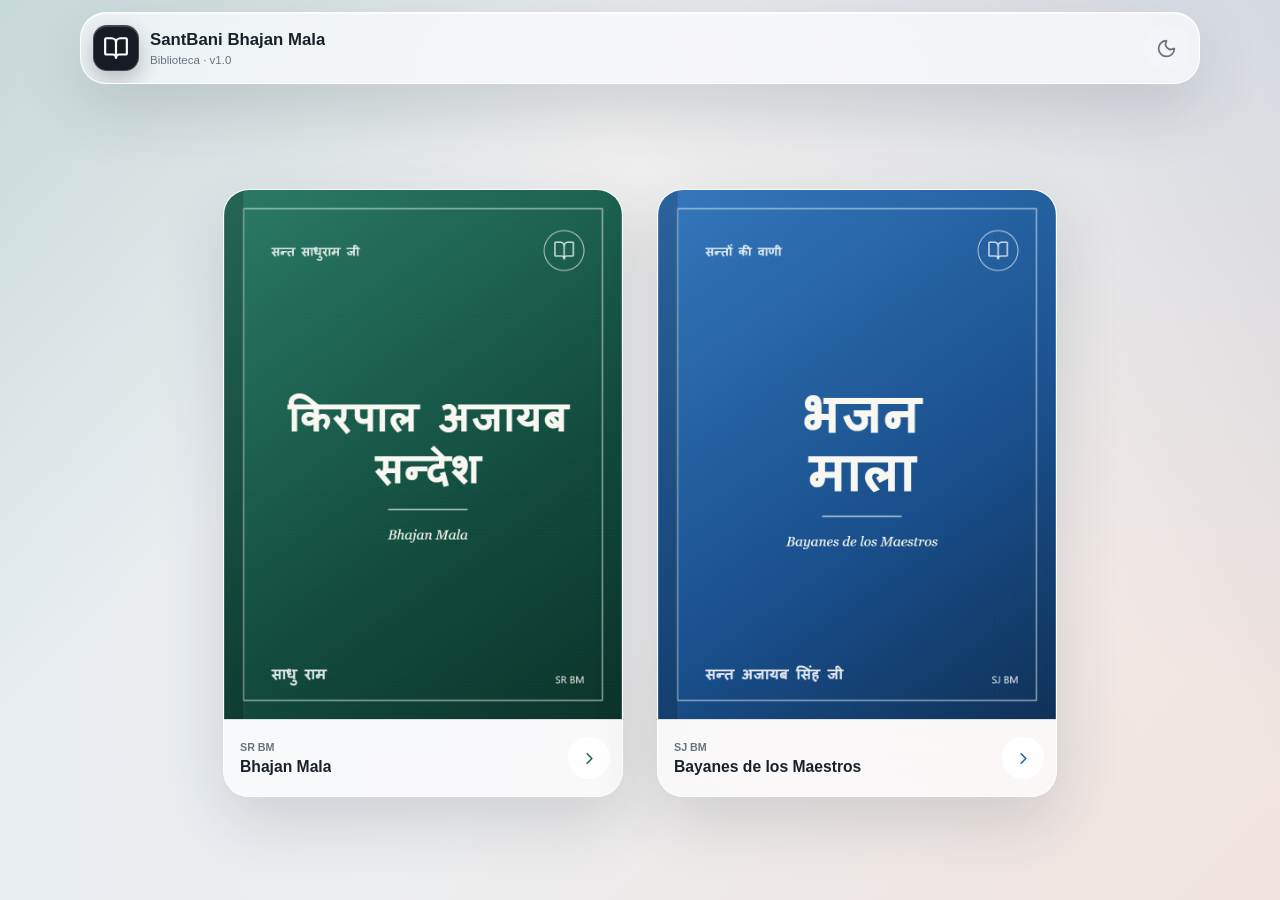
==== index.html @ f0390443 "Create unified SantBani Bhajan Mala PWA" ====
<!doctype html>
<html lang="es">
<head>
  <meta charset="utf-8">
  <meta name="viewport" content="width=device-width, initial-scale=1, viewport-fit=cover">
  <meta name="theme-color" content="#e9eef2">
  <meta name="description" content="SantBani Bhajan Mala: las colecciones SR BM y SJ BM en una sola aplicación.">
  <meta name="mobile-web-app-capable" content="yes">
  <meta name="apple-mobile-web-app-capable" content="yes">
  <meta name="apple-mobile-web-app-status-bar-style" content="default">
  <meta name="apple-mobile-web-app-title" content="SantBani BM">
  <meta name="app-version" content="1.0">
  <title>SantBani Bhajan Mala</title>
  <script>
    try {
      const preferences = JSON.parse(localStorage.getItem("santbani-bm:preferences") || "{}");
      document.documentElement.dataset.theme = preferences.theme === "dark" ? "dark" : "light";
    } catch {
      document.documentElement.dataset.theme = "light";
    }
  </script>
  <link rel="icon" type="image/svg+xml" href="santbani-icon.svg">
  <link rel="apple-touch-icon" href="santbani-icon-180.png">
  <link rel="manifest" href="manifest.webmanifest?v=1.0">
  <link rel="stylesheet" href="styles.css?v=1.0">
</head>
<body>
  <div class="app-shell">
    <header class="app-header">
      <a class="brand" href="./" aria-label="SantBani Bhajan Mala">
        <span class="brand-icon" aria-hidden="true"><i data-icon="BookOpen"></i></span>
        <span class="brand-copy">
          <strong>SantBani Bhajan Mala</strong>
          <small>Biblioteca · v1.0</small>
        </span>
      </a>
      <button id="theme-button" class="icon-button" type="button" aria-label="Activar modo oscuro" title="Modo oscuro">
        <i data-icon="Moon"></i>
      </button>
    </header>

    <main class="book-grid" aria-label="Libros de bhajans">
      <a class="book-card book-card-sr" href="sr/" aria-label="Abrir SR BM, Bhajan Mala">
        <span class="cover-frame">
          <img src="covers/sr-bhajan-mala.png" alt="Carátula de Bhajan Mala de Sant Sadhu Ram Ji" width="900" height="1200">
        </span>
        <span class="book-card-footer">
          <span class="book-card-copy"><small>SR BM</small><strong>Bhajan Mala</strong></span>
          <span class="open-indicator" aria-hidden="true"><i data-icon="ChevronRight"></i></span>
        </span>
      </a>

      <a class="book-card book-card-sj" href="sj/" aria-label="Abrir SJ BM, Bayanes de los Maestros">
        <span class="cover-frame">
          <img src="covers/sj-bhajan-mala.png" alt="Carátula de Bayanes de los Maestros de Sant Ajaib Singh Ji" width="900" height="1200">
        </span>
        <span class="book-card-footer">
          <span class="book-card-copy"><small>SJ BM</small><strong>Bayanes de los Maestros</strong></span>
          <span class="open-indicator" aria-hidden="true"><i data-icon="ChevronRight"></i></span>
        </span>
      </a>
    </main>
  </div>

  <noscript>SantBani Bhajan Mala necesita JavaScript para el modo oscuro y el funcionamiento sin conexión.</noscript>
  <script src="icons.js?v=1.0"></script>
  <script src="app.js?v=1.0"></script>
</body>
</html>
---- styles.css ----
:root {
  color-scheme: light;
  --ink: #18212a;
  --muted: #687480;
  --canvas: #e9eef2;
  --canvas-warm: #f5efeb;
  --green: #176853;
  --blue: #1f63ad;
  --glass: rgba(252, 253, 254, 0.68);
  --glass-strong: rgba(255, 255, 255, 0.8);
  --glass-border: rgba(255, 255, 255, 0.86);
  --glass-edge: rgba(41, 59, 76, 0.14);
  --glass-highlight: rgba(255, 255, 255, 0.92);
  --shadow: 0 24px 64px rgba(37, 51, 65, 0.16), inset 0 1px 0 rgba(255, 255, 255, 0.78);
  font-family: -apple-system, BlinkMacSystemFont, "SF Pro Text", "Segoe UI", sans-serif;
  font-synthesis: none;
}

html[data-theme="dark"] {
  color-scheme: dark;
  --ink: #f0f4f8;
  --muted: #aeb8c2;
  --canvas: #0a1117;
  --canvas-warm: #18120f;
  --green: #82cbb8;
  --blue: #8bbdf3;
  --glass: rgba(19, 27, 35, 0.68);
  --glass-strong: rgba(26, 35, 45, 0.84);
  --glass-border: rgba(239, 247, 255, 0.14);
  --glass-edge: rgba(223, 237, 250, 0.13);
  --glass-highlight: rgba(255, 255, 255, 0.16);
  --shadow: 0 28px 72px rgba(0, 0, 0, 0.46), inset 0 1px 0 rgba(255, 255, 255, 0.1);
}

* {
  box-sizing: border-box;
}

html,
body {
  width: 100%;
  min-height: 100%;
  margin: 0;
}

body {
  min-height: 100dvh;
  color: var(--ink);
  background:
    linear-gradient(135deg, rgba(23, 104, 83, 0.16), transparent 34%),
    linear-gradient(225deg, rgba(31, 99, 173, 0.15), transparent 36%),
    linear-gradient(315deg, rgba(181, 82, 63, 0.08), transparent 42%),
    linear-gradient(90deg, var(--canvas), var(--canvas-warm));
  background-attachment: fixed;
}

button,
a {
  -webkit-tap-highlight-color: transparent;
}

button {
  color: inherit;
  font: inherit;
}

button:focus-visible,
a:focus-visible {
  outline: 3px solid rgba(37, 111, 155, 0.4);
  outline-offset: 3px;
}

.app-shell {
  display: grid;
  grid-template-rows: auto minmax(0, 1fr);
  min-height: 100dvh;
  padding: max(12px, env(safe-area-inset-top)) max(12px, env(safe-area-inset-right)) max(16px, env(safe-area-inset-bottom)) max(12px, env(safe-area-inset-left));
}

.app-header {
  position: relative;
  z-index: 2;
  display: flex;
  align-items: center;
  justify-content: space-between;
  width: min(1120px, 100%);
  min-height: 72px;
  margin: 0 auto;
  padding: 8px 10px 8px 12px;
  overflow: hidden;
  background: var(--glass);
  border: 1px solid var(--glass-border);
  border-radius: 26px;
  box-shadow: var(--shadow);
  -webkit-backdrop-filter: blur(30px) saturate(160%);
  backdrop-filter: blur(30px) saturate(160%);
}

.app-header::before {
  position: absolute;
  inset: 0 24px auto;
  height: 1px;
  background: linear-gradient(90deg, transparent, var(--glass-highlight), transparent);
  content: "";
  pointer-events: none;
}

.brand {
  display: flex;
  align-items: center;
  min-width: 0;
  gap: 11px;
  color: inherit;
  text-decoration: none;
}

.brand-icon {
  display: grid;
  place-items: center;
  flex: 0 0 46px;
  width: 46px;
  height: 46px;
  color: #ffffff;
  background: #171c24;
  border: 1px solid rgba(255, 255, 255, 0.2);
  border-radius: 14px;
  box-shadow: 0 9px 22px rgba(18, 25, 33, 0.26), inset 0 1px 0 rgba(255, 255, 255, 0.16);
}

.brand-icon svg {
  width: 26px;
  height: 26px;
}

.brand-copy {
  display: grid;
  min-width: 0;
}

.brand-copy strong {
  overflow: hidden;
  font-size: 1.05rem;
  line-height: 1.2;
  text-overflow: ellipsis;
  white-space: nowrap;
}

.brand-copy small {
  margin-top: 3px;
  color: var(--muted);
  font-size: 0.72rem;
}

.icon-button {
  display: inline-grid;
  place-items: center;
  flex: 0 0 46px;
  width: 46px;
  height: 46px;
  padding: 0;
  color: var(--muted);
  background: rgba(255, 255, 255, 0.18);
  border: 1px solid transparent;
  border-radius: 50%;
  cursor: pointer;
  transition: color 160ms ease, background-color 160ms ease, border-color 160ms ease, box-shadow 160ms ease, transform 160ms ease;
}

.icon-button:hover {
  color: var(--ink);
  background: var(--glass-strong);
  border-color: var(--glass-border);
  box-shadow: 0 8px 24px rgba(29, 43, 56, 0.12), inset 0 1px 0 var(--glass-highlight);
}

.icon-button:active {
  transform: scale(0.95);
}

.icon-button svg {
  width: 21px;
  height: 21px;
}

.book-grid {
  display: grid;
  grid-template-columns: repeat(2, minmax(0, 400px));
  align-content: center;
  justify-content: center;
  gap: clamp(14px, 3vw, 34px);
  width: min(1040px, 100%);
  margin: 0 auto;
  padding: 28px 0 10px;
}

.book-card {
  position: relative;
  display: grid;
  grid-template-rows: minmax(0, 1fr) auto;
  min-width: 0;
  overflow: hidden;
  color: var(--ink);
  text-decoration: none;
  background: var(--glass);
  border: 1px solid var(--glass-border);
  border-radius: 26px;
  box-shadow: var(--shadow);
  -webkit-backdrop-filter: blur(28px) saturate(155%);
  backdrop-filter: blur(28px) saturate(155%);
  transition: border-color 180ms ease, box-shadow 180ms ease, transform 180ms ease;
}

.book-card:hover,
.book-card:focus-visible {
  transform: translateY(-5px);
}

.book-card-sr:hover,
.book-card-sr:focus-visible {
  border-color: rgba(23, 104, 83, 0.38);
  box-shadow: 0 30px 74px rgba(23, 104, 83, 0.2), inset 0 1px 0 var(--glass-highlight);
}

.book-card-sj:hover,
.book-card-sj:focus-visible {
  border-color: rgba(31, 99, 173, 0.38);
  box-shadow: 0 30px 74px rgba(31, 99, 173, 0.2), inset 0 1px 0 var(--glass-highlight);
}

.book-card:active {
  transform: scale(0.985);
}

.cover-frame {
  display: block;
  min-width: 0;
  aspect-ratio: 3 / 4;
  overflow: hidden;
  background: rgba(255, 255, 255, 0.16);
  border-bottom: 1px solid var(--glass-edge);
}

.cover-frame img {
  display: block;
  width: 100%;
  height: 100%;
  object-fit: cover;
}

.book-card-footer {
  display: flex;
  align-items: center;
  justify-content: space-between;
  min-height: 76px;
  gap: 12px;
  padding: 11px 12px 11px 16px;
  background: rgba(255, 255, 255, 0.08);
}

.book-card-copy {
  display: grid;
  min-width: 0;
}

.book-card-copy small {
  color: var(--muted);
  font-size: 0.67rem;
  font-weight: 750;
  text-transform: uppercase;
}

.book-card-copy strong {
  margin-top: 4px;
  overflow: hidden;
  font-size: 0.98rem;
  line-height: 1.25;
  text-overflow: ellipsis;
  white-space: nowrap;
}

.open-indicator {
  display: grid;
  place-items: center;
  flex: 0 0 42px;
  width: 42px;
  height: 42px;
  color: var(--green);
  background: var(--glass-strong);
  border: 1px solid var(--glass-border);
  border-radius: 50%;
  box-shadow: inset 0 1px 0 var(--glass-highlight);
}

.book-card-sj .open-indicator {
  color: var(--blue);
}

.open-indicator svg {
  width: 19px;
  height: 19px;
}

@media (max-width: 700px) {
  .app-shell {
    padding: max(8px, env(safe-area-inset-top)) max(8px, env(safe-area-inset-right)) max(10px, env(safe-area-inset-bottom)) max(8px, env(safe-area-inset-left));
  }

  .app-header {
    min-height: 62px;
    padding: 6px 7px 6px 8px;
    border-radius: 23px;
  }

  .brand {
    gap: 9px;
  }

  .brand-icon {
    flex-basis: 44px;
    width: 44px;
    height: 44px;
    border-radius: 13px;
  }

  .brand-copy strong {
    font-size: 0.96rem;
  }

  .brand-copy small {
    font-size: 0.66rem;
  }

  .icon-button {
    flex-basis: 44px;
    width: 44px;
    height: 44px;
  }

  .book-grid {
    grid-template-columns: repeat(2, minmax(0, 1fr));
    align-content: start;
    gap: 10px;
    padding-top: 18px;
  }

  .book-card {
    border-radius: 21px;
  }

  .book-card-footer {
    min-height: 65px;
    gap: 6px;
    padding: 9px 8px 9px 11px;
  }

  .book-card-copy strong {
    font-size: 0.84rem;
    white-space: normal;
  }

  .open-indicator {
    flex-basis: 34px;
    width: 34px;
    height: 34px;
  }
}

@media (max-width: 359px) {
  .brand-copy strong {
    font-size: 0.88rem;
  }

  .book-card-copy small {
    font-size: 0.61rem;
  }

  .book-card-copy strong {
    font-size: 0.76rem;
  }

  .open-indicator {
    display: none;
  }
}

@media (prefers-reduced-transparency: reduce) {
  .app-header,
  .book-card {
    background: var(--glass-strong);
    -webkit-backdrop-filter: none;
    backdrop-filter: none;
  }
}

@media (prefers-reduced-motion: reduce) {
  *,
  *::before,
  *::after {
    scroll-behavior: auto !important;
    transition-duration: 0.01ms !important;
  }
}

@supports not ((-webkit-backdrop-filter: blur(1px)) or (backdrop-filter: blur(1px))) {
  .app-header,
  .book-card {
    background: var(--glass-strong);
  }
}
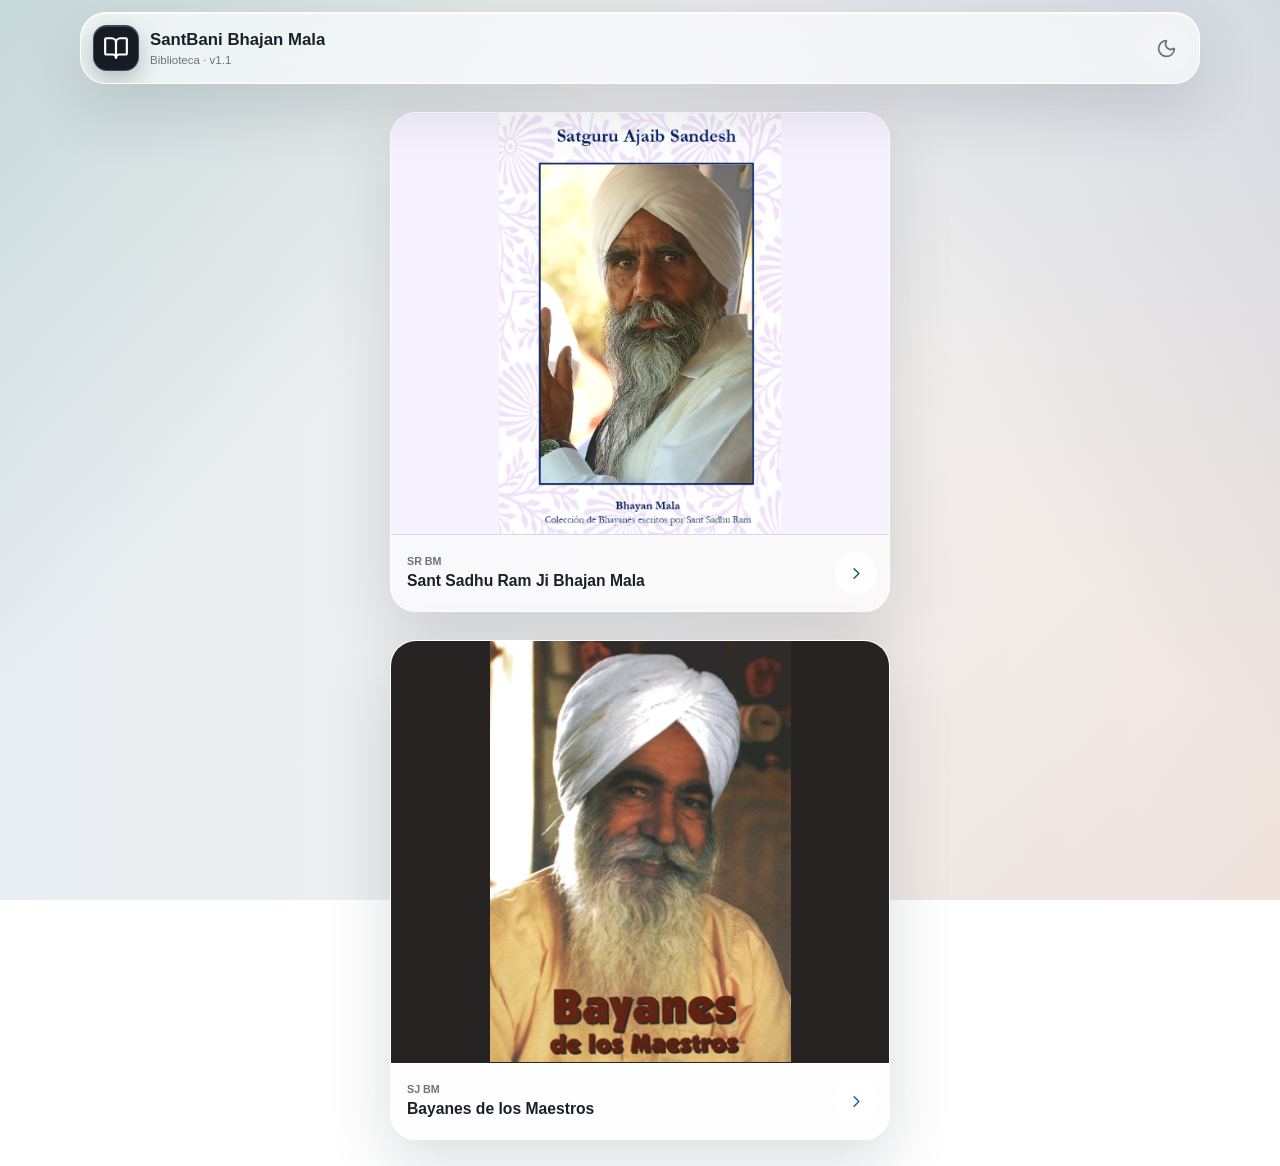
==== commit 742ccf1b: "Use official book covers and stack library cards" ====
--- a/index.html
+++ b/index.html
@@ -9,7 +9,7 @@
   <meta name="apple-mobile-web-app-capable" content="yes">
   <meta name="apple-mobile-web-app-status-bar-style" content="default">
   <meta name="apple-mobile-web-app-title" content="SantBani BM">
-  <meta name="app-version" content="1.0">
+  <meta name="app-version" content="1.1">
   <title>SantBani Bhajan Mala</title>
   <script>
     try {
@@ -21,8 +21,8 @@
   </script>
   <link rel="icon" type="image/svg+xml" href="santbani-icon.svg">
   <link rel="apple-touch-icon" href="santbani-icon-180.png">
-  <link rel="manifest" href="manifest.webmanifest?v=1.0">
-  <link rel="stylesheet" href="styles.css?v=1.0">
+  <link rel="manifest" href="manifest.webmanifest?v=1.1">
+  <link rel="stylesheet" href="styles.css?v=1.1">
 </head>
 <body>
   <div class="app-shell">
@@ -31,7 +31,7 @@
         <span class="brand-icon" aria-hidden="true"><i data-icon="BookOpen"></i></span>
         <span class="brand-copy">
           <strong>SantBani Bhajan Mala</strong>
-          <small>Biblioteca · v1.0</small>
+          <small>Biblioteca · v1.1</small>
         </span>
       </a>
       <button id="theme-button" class="icon-button" type="button" aria-label="Activar modo oscuro" title="Modo oscuro">
@@ -40,19 +40,19 @@
     </header>
 
     <main class="book-grid" aria-label="Libros de bhajans">
-      <a class="book-card book-card-sr" href="sr/" aria-label="Abrir SR BM, Bhajan Mala">
+      <a class="book-card book-card-sr" href="sr/" aria-label="Abrir Sant Sadhu Ram Ji Bhajan Mala">
         <span class="cover-frame">
-          <img src="covers/sr-bhajan-mala.png" alt="Carátula de Bhajan Mala de Sant Sadhu Ram Ji" width="900" height="1200">
+          <img src="covers/sr-bhajan-mala.png" alt="Carátula de Sant Sadhu Ram Ji Bhajan Mala" width="344" height="512">
         </span>
         <span class="book-card-footer">
-          <span class="book-card-copy"><small>SR BM</small><strong>Bhajan Mala</strong></span>
+          <span class="book-card-copy"><small>SR BM</small><strong>Sant Sadhu Ram Ji Bhajan Mala</strong></span>
           <span class="open-indicator" aria-hidden="true"><i data-icon="ChevronRight"></i></span>
         </span>
       </a>
 
       <a class="book-card book-card-sj" href="sj/" aria-label="Abrir SJ BM, Bayanes de los Maestros">
         <span class="cover-frame">
-          <img src="covers/sj-bhajan-mala.png" alt="Carátula de Bayanes de los Maestros de Sant Ajaib Singh Ji" width="900" height="1200">
+          <img src="covers/sj-bhajan-mala.png" alt="Carátula de Bayanes de los Maestros de Sant Ajaib Singh Ji" width="296" height="414">
         </span>
         <span class="book-card-footer">
           <span class="book-card-copy"><small>SJ BM</small><strong>Bayanes de los Maestros</strong></span>
@@ -63,7 +63,7 @@
   </div>
 
   <noscript>SantBani Bhajan Mala necesita JavaScript para el modo oscuro y el funcionamiento sin conexión.</noscript>
-  <script src="icons.js?v=1.0"></script>
-  <script src="app.js?v=1.0"></script>
+  <script src="icons.js?v=1.1"></script>
+  <script src="app.js?v=1.1"></script>
 </body>
 </html>
--- a/styles.css
+++ b/styles.css
@@ -184,11 +184,11 @@
 
 .book-grid {
   display: grid;
-  grid-template-columns: repeat(2, minmax(0, 400px));
-  align-content: center;
+  grid-template-columns: minmax(0, 500px);
+  align-content: start;
   justify-content: center;
-  gap: clamp(14px, 3vw, 34px);
-  width: min(1040px, 100%);
+  gap: clamp(16px, 3vw, 28px);
+  width: min(600px, 100%);
   margin: 0 auto;
   padding: 28px 0 10px;
 }
@@ -197,6 +197,7 @@
   position: relative;
   display: grid;
   grid-template-rows: minmax(0, 1fr) auto;
+  aspect-ratio: 1;
   min-width: 0;
   overflow: hidden;
   color: var(--ink);
@@ -232,19 +233,31 @@
 }
 
 .cover-frame {
-  display: block;
+  position: relative;
+  display: grid;
+  place-items: center;
   min-width: 0;
-  aspect-ratio: 3 / 4;
+  min-height: 0;
   overflow: hidden;
   background: rgba(255, 255, 255, 0.16);
   border-bottom: 1px solid var(--glass-edge);
 }
 
+.book-card-sr .cover-frame {
+  background: #f7f2ff;
+}
+
+.book-card-sj .cover-frame {
+  background: #262322;
+}
+
 .cover-frame img {
+  position: absolute;
+  inset: 0;
   display: block;
   width: 100%;
   height: 100%;
-  object-fit: cover;
+  object-fit: contain;
 }
 
 .book-card-footer {
@@ -271,11 +284,9 @@
 
 .book-card-copy strong {
   margin-top: 4px;
-  overflow: hidden;
   font-size: 0.98rem;
   line-height: 1.25;
-  text-overflow: ellipsis;
-  white-space: nowrap;
+  white-space: normal;
 }
 
 .open-indicator {
@@ -337,9 +348,10 @@
   }
 
   .book-grid {
-    grid-template-columns: repeat(2, minmax(0, 1fr));
+    grid-template-columns: minmax(0, 1fr);
     align-content: start;
-    gap: 10px;
+    gap: 14px;
+    width: min(430px, 100%);
     padding-top: 18px;
   }
 
@@ -355,7 +367,6 @@
 
   .book-card-copy strong {
     font-size: 0.84rem;
-    white-space: normal;
   }
 
   .open-indicator {
